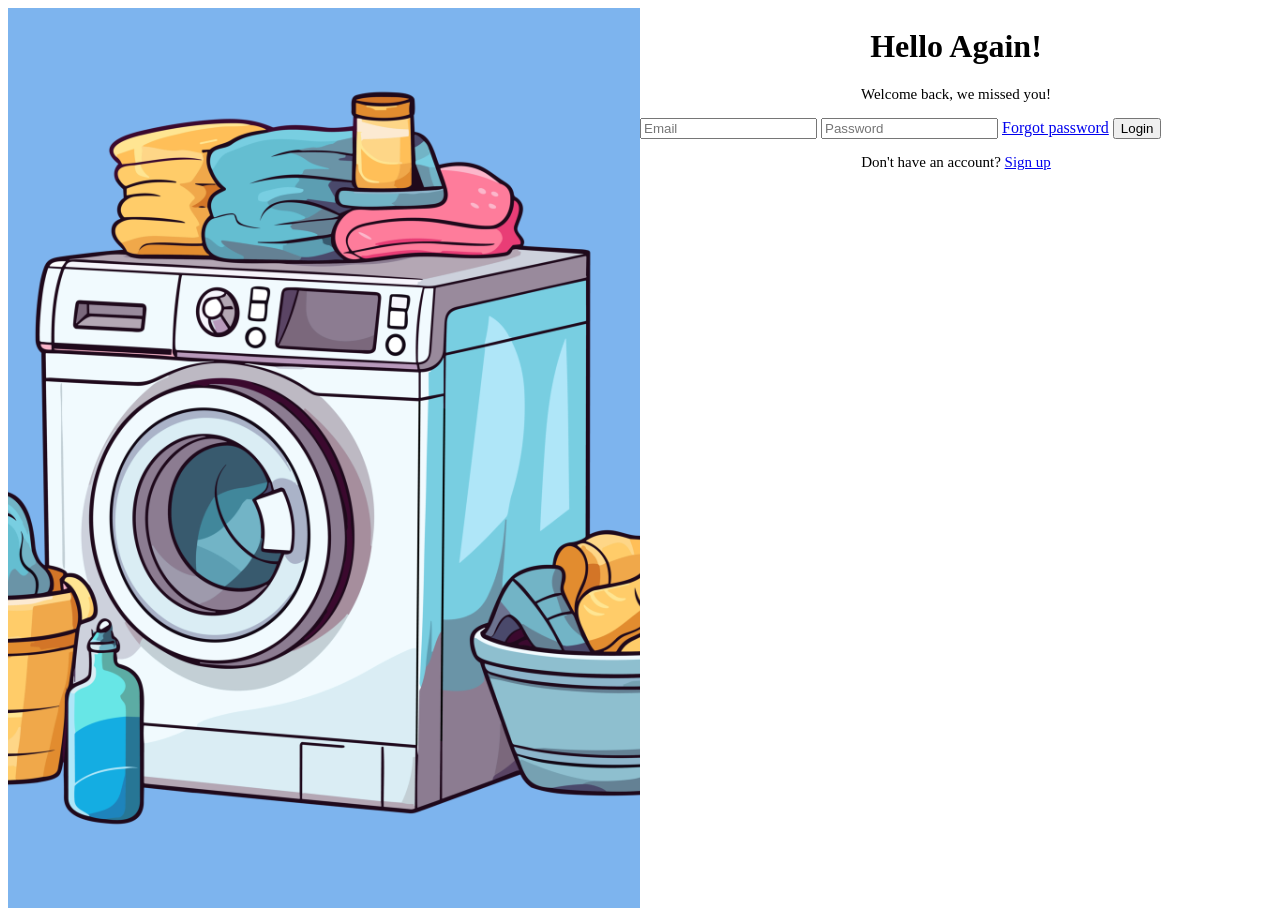
==== Task6/index.html @ 710897a0 "Task5" ====
<!DOCTYPE html>
<html lang="en">
<head>
    <meta charset="UTF-8">
    <meta name="viewport" content="width=device-width, initial-scale=1.0">
    <title>laundry mart login</title>
    <link rel="stylesheet" href="index.css">
</head>
<body>
    <div class="container">
        <div class="left">
            <img src="laundry.jpg" alt="laundry">
        </div>
        <div class="form">
            <h1>Hello Again!</h1>
            <p>Welcome back, we missed you!</p>
            <form>
                <input type="text" placeholder="Email">
                <input type="password" placeholder="Password">
            <a href="#">Forgot  password</a>
                <button>Login</button>
            </form>
        <p>Don't have an account? <a href="#">Sign up</a></p>
        </div>
    </div>


    
</body>
</html>
---- Task6/index.css ----
.container{
    height: 100vh;
    display:flex;
}
.left{
    width: 50%;
    background-color: #7db4ee;
}
.left img{
    width: 100%;
    height: 100%;
    object-fit: cover;
}
.form{
    width: 50%;
    
}
.form h1{
    text-align: center;
    margin-top: 20px;
}
.form p{
    text-align: center;
    font-size: 15px;
    
}
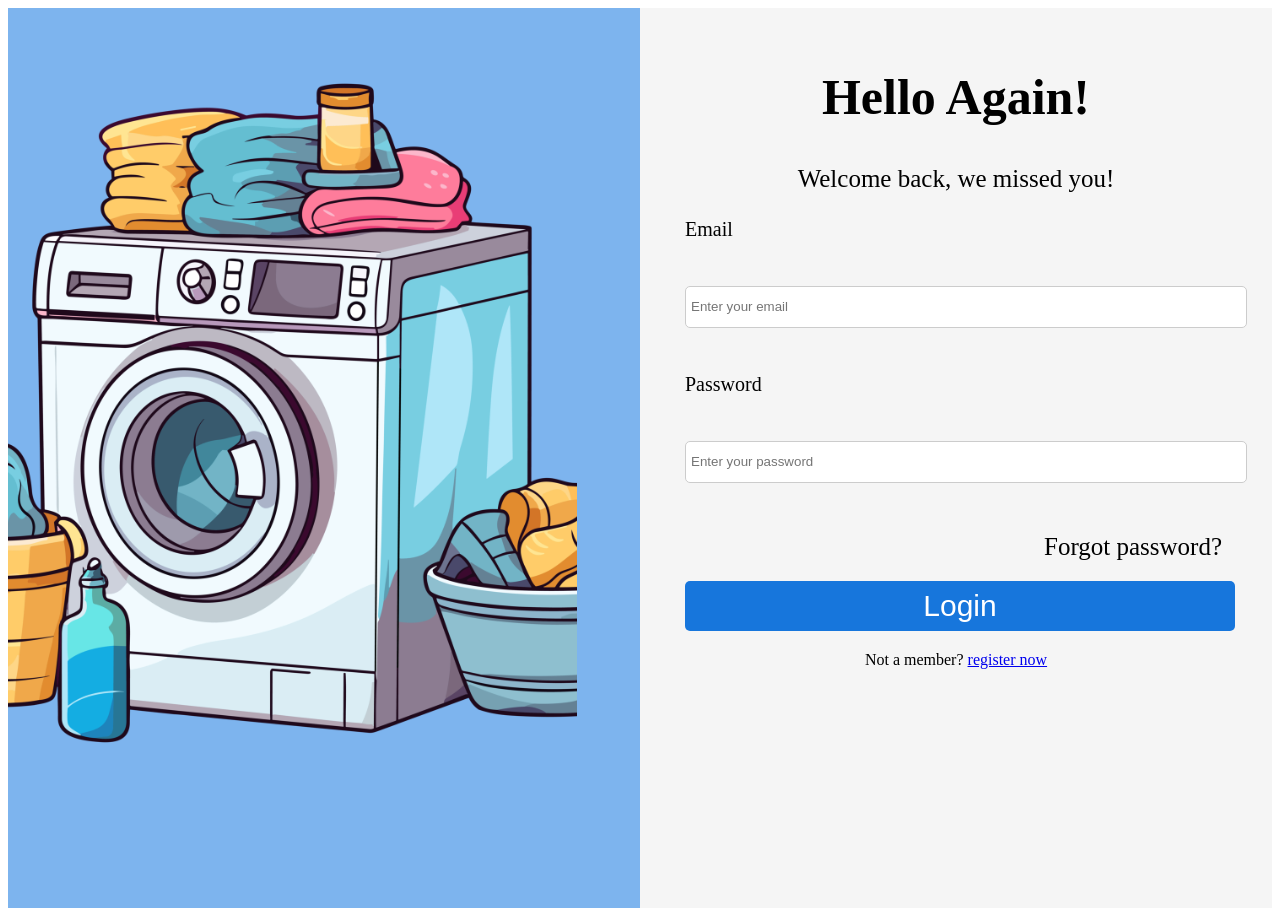
==== commit babaa2ac: "https://github.com/rohitpatel20041809-source/full-stack-online-project.git" ====
--- a/Task6/index.html
+++ b/Task6/index.html
@@ -15,12 +15,14 @@
             <h1>Hello Again!</h1>
             <p>Welcome back, we missed you!</p>
             <form>
-                <input type="text" placeholder="Email">
-                <input type="password" placeholder="Password">
-            <a href="#">Forgot  password</a>
-                <button>Login</button>
+                <label for="email">Email</label><br>
+                <input type="email" id="email" name="email" placeholder="Enter your email"><br>
+                <label for="password">Password</label><br>
+                <input type="password" id="password" name="password" placeholder="Enter your password">
             </form>
-        <p>Don't have an account? <a href="#">Sign up</a></p>
+              <div class="forgot">Forgot  password?</div>
+              <button>Login</button>
+        <div class="register">Not a member? <a href="#">register now</a></div>
         </div>
     </div>
 
--- a/Task6/index.css
+++ b/Task6/index.css
@@ -7,20 +7,62 @@
     background-color: #7db4ee;
 }
 .left img{
-    width: 100%;
-    height: 100%;
+    width: 90%;
+    height: 90%;
     object-fit: cover;
 }
 .form{
     width: 50%;
-    
+    background-color: #f5f5f5;
+   
 }
 .form h1{
     text-align: center;
-    margin-top: 20px;
+    margin-top: 60px;
+    font-size: 50px;
 }
 .form p{
     text-align: center;
-    font-size: 15px;
+    font-size: 25px;
+    padding-top: 5px;
     
-}+}
+.form label{
+    margin-left: 45px;
+    font-size: 20px;
+    
+}
+.form input{
+    padding: 5px;
+    margin: 45px ;
+    width: 550px;
+    height: 30px;
+    border-radius: 5px;
+    
+    border: 1px solid #ccc;
+
+}
+.forgot{
+    text-align: right;
+    padding: 5px;
+    margin-right: 45px;
+    font-size: 25px;
+}
+button{
+    margin-left: 45px;
+    width: 550px;
+    height: 50px;
+    background-color: #1776dc;
+    color: white;
+    font-size: 30px;
+    border-radius: 5px;
+    margin-top: 15px;
+    border: none;
+
+}
+.register {
+    text-align: center;
+    margin-top: 20px;
+    
+}
+
